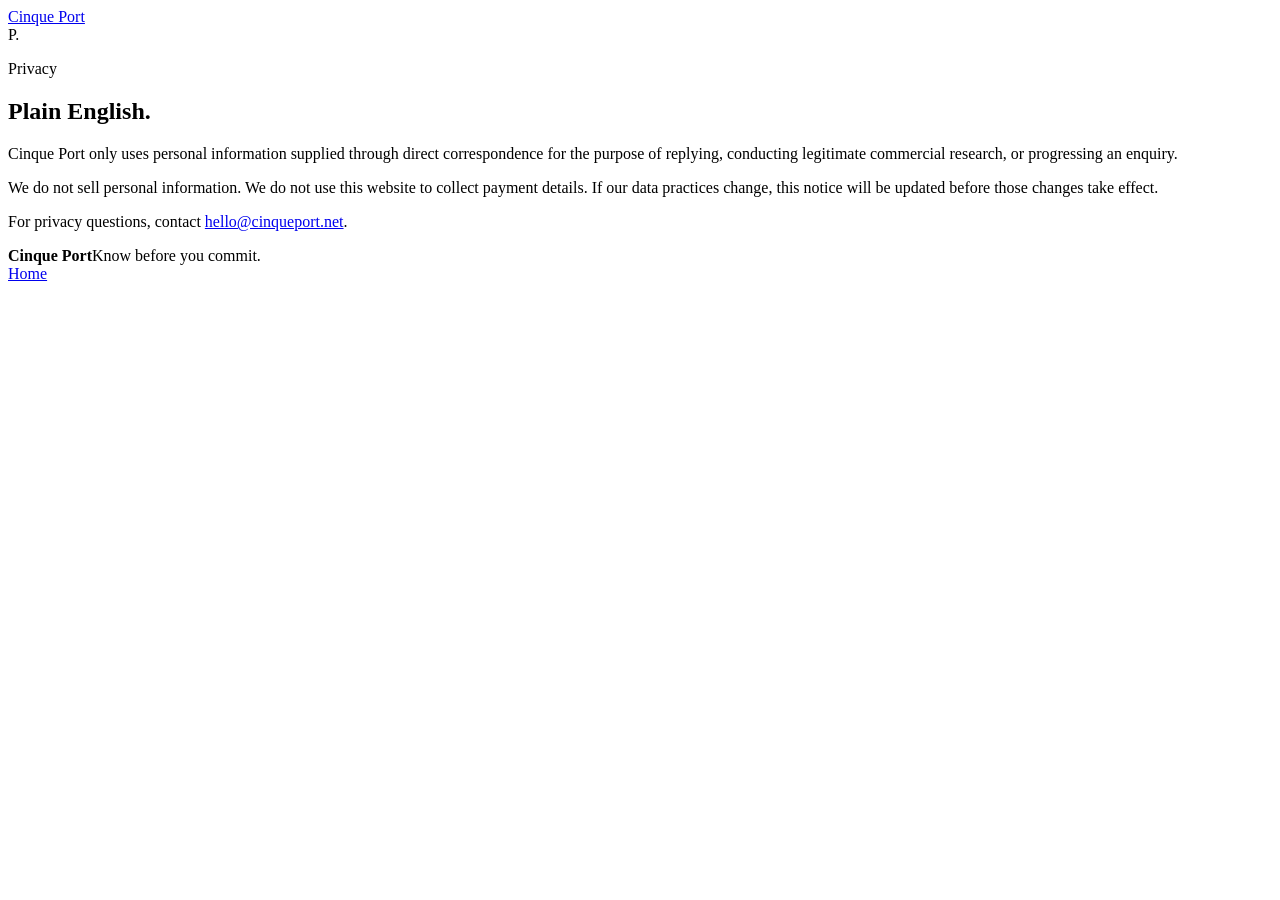
==== privacy.html @ 4e358536 "Launch Cinque Port website" ====
<!doctype html><html lang="en-GB"><head><meta charset="utf-8"/><meta name="viewport" content="width=device-width,initial-scale=1"/><title>Privacy — Cinque Port</title><link rel="stylesheet" href="styles.css"/></head><body><div class="page-frame" aria-hidden="true"></div><header class="site-header"><a class="brand" href="index.html"><span class="brand-name">Cinque Port</span></a></header><main><section class="section"><div class="section-number">P.</div><div class="section-heading"><p class="eyebrow">Privacy</p><h2>Plain English.</h2></div><div class="section-copy"><p>Cinque Port only uses personal information supplied through direct correspondence for the purpose of replying, conducting legitimate commercial research, or progressing an enquiry.</p><p>We do not sell personal information. We do not use this website to collect payment details. If our data practices change, this notice will be updated before those changes take effect.</p><p>For privacy questions, contact <a href="mailto:hello@cinqueport.net">hello@cinqueport.net</a>.</p></div></section></main><footer class="site-footer"><div><strong>Cinque Port</strong><span>Know before you commit.</span></div><div><a href="index.html">Home</a></div></footer></body></html>
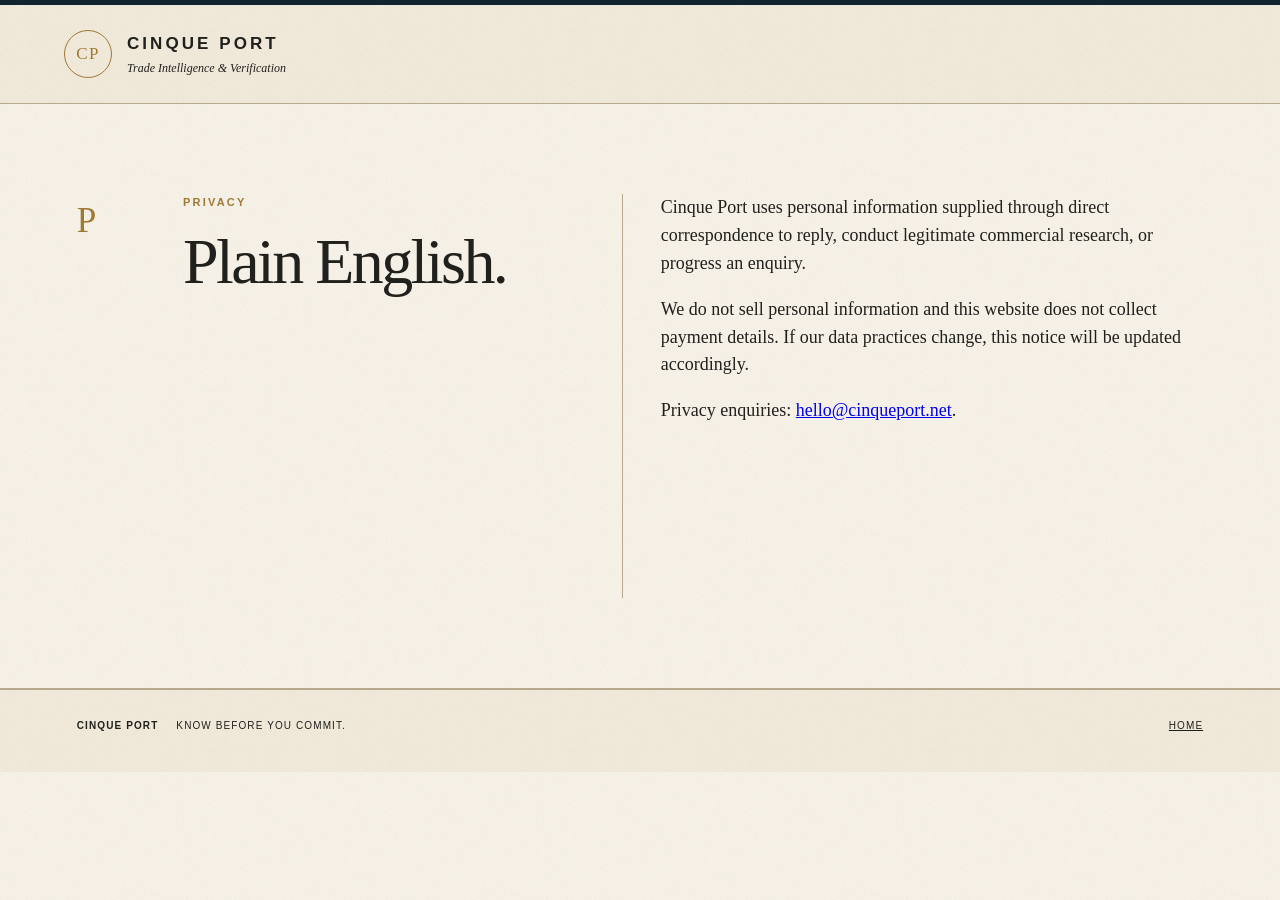
==== commit 2fabc118: "Align privacy page with Cinque Port v2 design" ====
--- a/privacy.html
+++ b/privacy.html
@@ -1 +1 @@
-<!doctype html><html lang="en-GB"><head><meta charset="utf-8"/><meta name="viewport" content="width=device-width,initial-scale=1"/><title>Privacy — Cinque Port</title><link rel="stylesheet" href="styles.css"/></head><body><div class="page-frame" aria-hidden="true"></div><header class="site-header"><a class="brand" href="index.html"><span class="brand-name">Cinque Port</span></a></header><main><section class="section"><div class="section-number">P.</div><div class="section-heading"><p class="eyebrow">Privacy</p><h2>Plain English.</h2></div><div class="section-copy"><p>Cinque Port only uses personal information supplied through direct correspondence for the purpose of replying, conducting legitimate commercial research, or progressing an enquiry.</p><p>We do not sell personal information. We do not use this website to collect payment details. If our data practices change, this notice will be updated before those changes take effect.</p><p>For privacy questions, contact <a href="mailto:hello@cinqueport.net">hello@cinqueport.net</a>.</p></div></section></main><footer class="site-footer"><div><strong>Cinque Port</strong><span>Know before you commit.</span></div><div><a href="index.html">Home</a></div></footer></body></html>+<!doctype html><html lang="en-GB"><head><meta charset="utf-8"><meta name="viewport" content="width=device-width,initial-scale=1"><title>Privacy — Cinque Port</title><link rel="stylesheet" href="styles.css"></head><body><header class="masthead"><a class="wordmark" href="index.html"><span class="seal">CP</span><span><b>CINQUE PORT</b><small>Trade Intelligence &amp; Verification</small></span></a></header><main><section class="purpose ruled" style="min-height:65vh"><div class="folio">P</div><div><p class="kicker">Privacy</p><h2>Plain English.</h2></div><div class="body-copy"><p>Cinque Port uses personal information supplied through direct correspondence to reply, conduct legitimate commercial research, or progress an enquiry.</p><p>We do not sell personal information and this website does not collect payment details. If our data practices change, this notice will be updated accordingly.</p><p>Privacy enquiries: <a href="mailto:hello@cinqueport.net">hello@cinqueport.net</a>.</p></div></section></main><footer><div><b>CINQUE PORT</b><span>Know before you commit.</span></div><div><a href="index.html">Home</a></div></footer></body></html>
--- a/styles.css
+++ b/styles.css
@@ -0,0 +1 @@
+:root{--navy:#122331;--deep:#0b1821;--ink:#20201d;--paper:#f1eadb;--cream:#f7f2e8;--gold:#a17a35;--rule:#b8aa8e;--serif:Georgia,"Times New Roman",serif;--sans:Arial,Helvetica,sans-serif}*{box-sizing:border-box}html{scroll-behavior:smooth}body{margin:0;background:var(--cream);color:var(--ink);font-family:var(--serif);line-height:1.55}body:after{content:"";position:fixed;inset:0;pointer-events:none;opacity:.07;background-image:url("data:image/svg+xml,%3Csvg xmlns='http://www.w3.org/2000/svg' width='180' height='180'%3E%3Cfilter id='n'%3E%3CfeTurbulence baseFrequency='.7' numOctaves='4' stitchTiles='stitch'/%3E%3C/filter%3E%3Crect width='100%25' height='100%25' filter='url(%23n)'/%3E%3C/svg%3E");mix-blend-mode:multiply}.masthead{height:104px;padding:0 clamp(24px,5vw,76px);display:flex;align-items:center;justify-content:space-between;border-top:5px solid var(--navy);border-bottom:1px solid var(--rule);background:var(--paper)}.wordmark{display:flex;align-items:center;gap:15px;color:inherit;text-decoration:none}.wordmark .seal{width:48px;height:48px;border:1px solid var(--gold);border-radius:50%;display:grid;place-items:center;font-size:17px;letter-spacing:.08em;color:var(--gold)}.wordmark b{display:block;font-family:var(--sans);font-size:17px;letter-spacing:.18em}.wordmark small{display:block;font-size:12px;font-style:italic;margin-top:2px}.masthead nav{display:flex;gap:28px}.masthead nav a{font-family:var(--sans);font-size:11px;text-transform:uppercase;letter-spacing:.14em;text-decoration:none;color:var(--ink)}.masthead nav a:hover{color:var(--gold)}.hero{min-height:650px;display:grid;grid-template-columns:minmax(440px,.9fr) minmax(450px,1.1fr);background:var(--paper);border-bottom:1px solid var(--rule)}.hero-copy{padding:clamp(70px,9vw,130px) 5vw 80px max(5vw,50px);align-self:center}.kicker{font-family:var(--sans);font-size:11px;font-weight:bold;letter-spacing:.2em;text-transform:uppercase;color:var(--gold);margin:0 0 20px}.hero h1{font-weight:400;font-size:clamp(66px,7.5vw,118px);line-height:.87;letter-spacing:-.055em;margin:0 0 32px}.standfirst{font-size:clamp(19px,1.7vw,25px);max-width:650px;line-height:1.45}.cta{display:inline-flex;gap:28px;margin-top:24px;padding:13px 0;border-top:1px solid var(--gold);border-bottom:1px solid var(--gold);font-family:var(--sans);font-size:11px;letter-spacing:.15em;text-transform:uppercase;color:inherit;text-decoration:none}.chart{position:relative;min-height:650px;background:var(--navy);overflow:hidden;color:#d6c39b;padding:35px}.chart svg{width:100%;height:100%;min-height:540px}.coast path{fill:none;stroke:#c7b78f;stroke-width:1.1;opacity:.55}.routes path{fill:none;stroke:#c49a4a;stroke-width:1.4;stroke-dasharray:5 6}.routes circle{fill:#c49a4a}.labels text{fill:#c7b78f;font-family:Georgia,serif;font-size:12px;letter-spacing:3px;opacity:.7}.compass circle,.compass path{fill:none;stroke:#c7b78f;stroke-width:1;opacity:.7}.compass text{fill:#c7b78f;font-size:12px}.chart-note{position:absolute;left:55px;bottom:45px;margin:0;padding-left:18px;border-left:1px solid var(--gold);font-size:15px;color:#e8ddc7}.ruled{border-bottom:1px solid var(--rule)}.purpose{display:grid;grid-template-columns:55px minmax(300px,.8fr) minmax(420px,1.2fr);gap:4vw;padding:90px 6vw;background:var(--cream)}.folio{font-size:35px;color:var(--gold)}h2{font-size:clamp(42px,5vw,72px);line-height:.98;font-weight:400;letter-spacing:-.04em;margin:0}.body-copy{font-size:18px;max-width:780px;border-left:1px solid var(--rule);padding-left:38px}.body-copy p:first-child{margin-top:0}.trail{display:grid;grid-template-columns:.75fr 1.25fr .75fr;gap:5vw;padding:90px 6vw;background:var(--deep);color:#f2eadc;border-bottom:4px double #776746}.trail-title h2{font-size:clamp(54px,5.5vw,82px)}.trail-title>p:last-child{font-size:17px;color:#d2c6b0}.questions{border-top:1px solid #6e675b}.questions div{display:grid;grid-template-columns:150px 1fr;gap:25px;padding:18px 0;border-bottom:1px solid #514d45}.questions span{font-family:var(--sans);font-size:10px;letter-spacing:.14em;text-transform:uppercase;color:#c49a4a}.questions strong{font-size:18px;font-weight:400}.trail-note{border:1px solid #6e675b;padding:28px;align-self:start}.trail-note>p:first-child{font-family:var(--sans);text-transform:uppercase;letter-spacing:.16em;font-size:10px;color:#c49a4a}.small{font-size:13px;opacity:.75}.principles{display:grid;grid-template-columns:55px .7fr 1.3fr;gap:4vw;padding:90px 6vw;background:var(--paper)}.principle-grid{display:grid;grid-template-columns:1fr 1fr;border-top:1px solid var(--rule)}.principle-grid article{padding:25px 30px 30px 0;border-bottom:1px solid var(--rule);min-height:180px}.principle-grid article:nth-child(odd){border-right:1px solid var(--rule)}.principle-grid article:nth-child(even){padding-left:30px}.principle-grid b{font-family:var(--sans);font-size:10px;letter-spacing:.15em;color:var(--gold)}.principle-grid h3{font-size:24px;font-weight:400;margin:10px 0}.principle-grid p{margin:0;font-size:15px}.contact{display:grid;grid-template-columns:1fr 1fr;gap:8vw;padding:90px 6vw;background:var(--cream)}.contact-copy{border-left:1px solid var(--gold);padding-left:40px;align-self:center}.contact-copy>a{display:block;color:var(--ink);text-decoration:none;font-size:clamp(24px,2.5vw,36px);line-height:1.5}.contact-copy>a:hover{color:var(--gold)}footer{padding:28px 6vw 38px;border-top:1px solid var(--rule);display:flex;justify-content:space-between;font-family:var(--sans);font-size:10px;letter-spacing:.11em;text-transform:uppercase;background:var(--paper)}footer div{display:flex;gap:18px}footer a{color:inherit}@media(max-width:900px){.masthead nav{display:none}.hero{grid-template-columns:1fr}.chart{min-height:480px}.chart svg{min-height:400px}.purpose,.principles{grid-template-columns:45px 1fr}.body-copy,.principle-grid{grid-column:2}.trail{grid-template-columns:1fr}.trail-note{max-width:600px}.contact{grid-template-columns:1fr}}@media(max-width:600px){.masthead{height:88px}.wordmark small{display:none}.hero{min-height:auto}.hero-copy{padding:70px 25px}.hero h1{font-size:62px}.chart{min-height:390px;padding:10px}.chart svg{min-height:350px}.chart-note{left:28px;bottom:25px}.purpose,.principles{grid-template-columns:1fr;padding:65px 25px}.folio{font-size:22px}.body-copy,.principle-grid{grid-column:1;border-left:0;padding-left:0}.trail{padding:65px 25px}.questions div{grid-template-columns:1fr;gap:5px}.principle-grid{grid-template-columns:1fr}.principle-grid article,.principle-grid article:nth-child(odd),.principle-grid article:nth-child(even){border-right:0;padding-left:0}.contact{padding:65px 25px}.contact-copy{padding-left:22px}.contact-copy>a{font-size:22px}footer{flex-direction:column;gap:18px}}
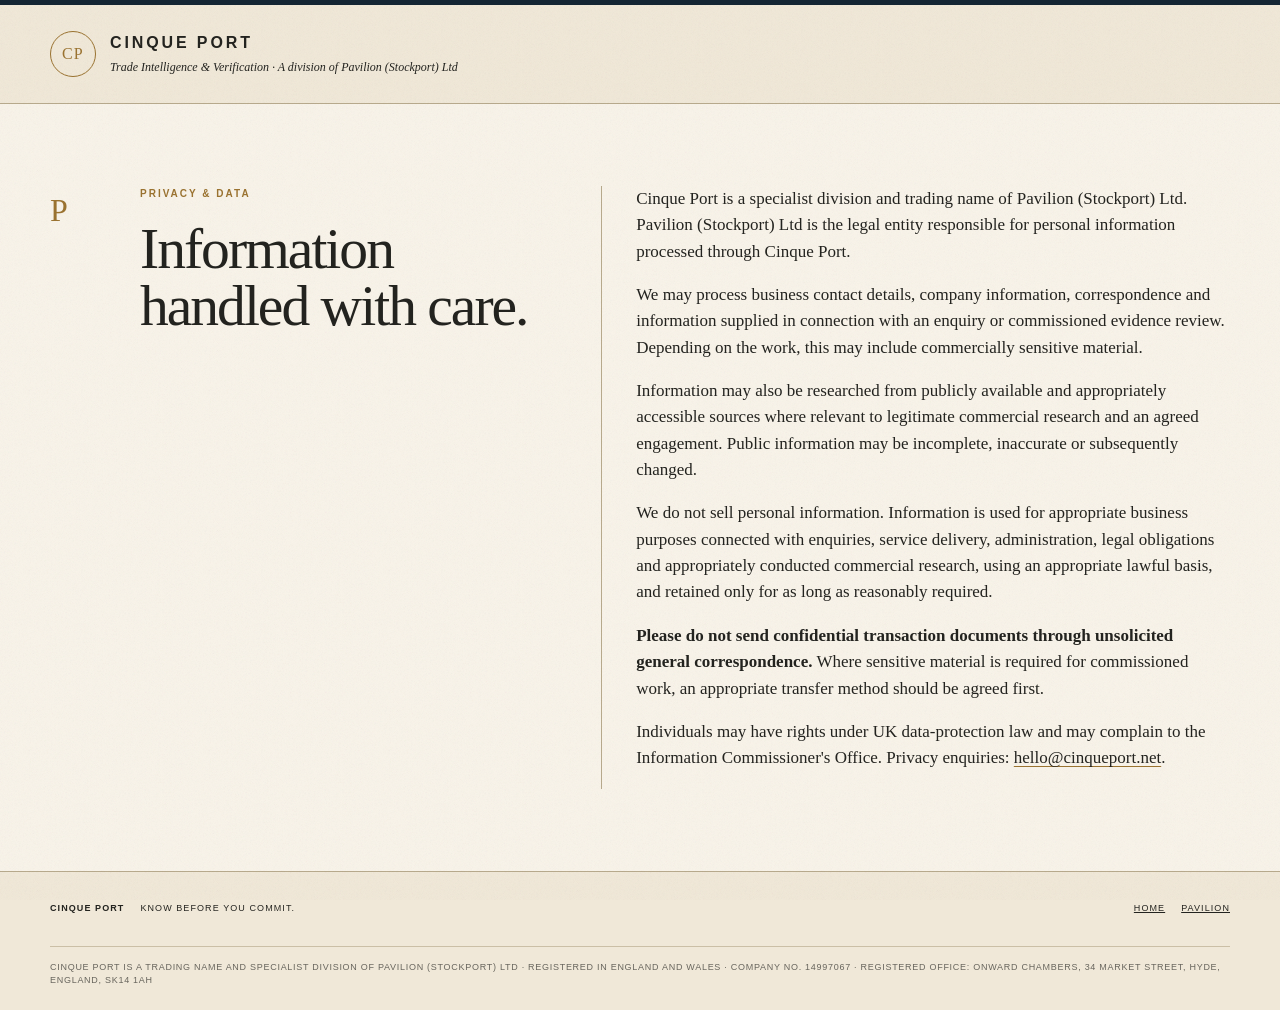
==== commit 715553cf: "Align Cinque Port privacy notice with Pavilion legal entity" ====
--- a/privacy.html
+++ b/privacy.html
@@ -1 +1 @@
-<!doctype html><html lang="en-GB"><head><meta charset="utf-8"><meta name="viewport" content="width=device-width,initial-scale=1"><title>Privacy — Cinque Port</title><link rel="stylesheet" href="styles.css"></head><body><header class="masthead"><a class="wordmark" href="index.html"><span class="seal">CP</span><span><b>CINQUE PORT</b><small>Trade Intelligence &amp; Verification</small></span></a></header><main><section class="purpose ruled" style="min-height:65vh"><div class="folio">P</div><div><p class="kicker">Privacy</p><h2>Plain English.</h2></div><div class="body-copy"><p>Cinque Port uses personal information supplied through direct correspondence to reply, conduct legitimate commercial research, or progress an enquiry.</p><p>We do not sell personal information and this website does not collect payment details. If our data practices change, this notice will be updated accordingly.</p><p>Privacy enquiries: <a href="mailto:hello@cinqueport.net">hello@cinqueport.net</a>.</p></div></section></main><footer><div><b>CINQUE PORT</b><span>Know before you commit.</span></div><div><a href="index.html">Home</a></div></footer></body></html>+<!doctype html><html lang="en-GB"><head><meta charset="utf-8"><meta name="viewport" content="width=device-width,initial-scale=1"><meta name="description" content="Privacy information for Cinque Port, a division of Pavilion (Stockport) Ltd."><title>Privacy — Cinque Port</title><link rel="stylesheet" href="styles.css?v=4"></head><body><header class="masthead"><div class="shell masthead-inner"><a class="wordmark" href="index.html"><span class="seal">CP</span><span><b>CINQUE PORT</b><small>Trade Intelligence &amp; Verification · A division of Pavilion (Stockport) Ltd</small></span></a></div></header><main><section class="light-section" style="min-height:65vh"><div class="shell section-grid"><div class="folio">P</div><div class="section-title"><p class="kicker">Privacy &amp; data</p><h2>Information handled with care.</h2></div><div class="section-copy"><p>Cinque Port is a specialist division and trading name of Pavilion (Stockport) Ltd. Pavilion (Stockport) Ltd is the legal entity responsible for personal information processed through Cinque Port.</p><p>We may process business contact details, company information, correspondence and information supplied in connection with an enquiry or commissioned evidence review. Depending on the work, this may include commercially sensitive material.</p><p>Information may also be researched from publicly available and appropriately accessible sources where relevant to legitimate commercial research and an agreed engagement. Public information may be incomplete, inaccurate or subsequently changed.</p><p>We do not sell personal information. Information is used for appropriate business purposes connected with enquiries, service delivery, administration, legal obligations and appropriately conducted commercial research, using an appropriate lawful basis, and retained only for as long as reasonably required.</p><p><strong>Please do not send confidential transaction documents through unsolicited general correspondence.</strong> Where sensitive material is required for commissioned work, an appropriate transfer method should be agreed first.</p><p>Individuals may have rights under UK data-protection law and may complain to the Information Commissioner's Office. Privacy enquiries: <a href="mailto:hello@cinqueport.net">hello@cinqueport.net</a>.</p></div></div></section></main><footer><div class="shell footer-inner"><div><b>CINQUE PORT</b><span>Know before you commit.</span></div><div><a href="index.html">Home</a><a href="https://pspt.ltd/" rel="noopener">Pavilion</a></div></div><div class="shell corporate-note">Cinque Port is a trading name and specialist division of Pavilion (Stockport) Ltd · Registered in England and Wales · Company No. 14997067 · Registered office: Onward Chambers, 34 Market Street, Hyde, England, SK14 1AH</div></footer></body></html>
--- a/styles.css
+++ b/styles.css
@@ -1 +1,18 @@
-:root{--navy:#122331;--deep:#0b1821;--ink:#20201d;--paper:#f1eadb;--cream:#f7f2e8;--gold:#a17a35;--rule:#b8aa8e;--serif:Georgia,"Times New Roman",serif;--sans:Arial,Helvetica,sans-serif}*{box-sizing:border-box}html{scroll-behavior:smooth}body{margin:0;background:var(--cream);color:var(--ink);font-family:var(--serif);line-height:1.55}body:after{content:"";position:fixed;inset:0;pointer-events:none;opacity:.07;background-image:url("data:image/svg+xml,%3Csvg xmlns='http://www.w3.org/2000/svg' width='180' height='180'%3E%3Cfilter id='n'%3E%3CfeTurbulence baseFrequency='.7' numOctaves='4' stitchTiles='stitch'/%3E%3C/filter%3E%3Crect width='100%25' height='100%25' filter='url(%23n)'/%3E%3C/svg%3E");mix-blend-mode:multiply}.masthead{height:104px;padding:0 clamp(24px,5vw,76px);display:flex;align-items:center;justify-content:space-between;border-top:5px solid var(--navy);border-bottom:1px solid var(--rule);background:var(--paper)}.wordmark{display:flex;align-items:center;gap:15px;color:inherit;text-decoration:none}.wordmark .seal{width:48px;height:48px;border:1px solid var(--gold);border-radius:50%;display:grid;place-items:center;font-size:17px;letter-spacing:.08em;color:var(--gold)}.wordmark b{display:block;font-family:var(--sans);font-size:17px;letter-spacing:.18em}.wordmark small{display:block;font-size:12px;font-style:italic;margin-top:2px}.masthead nav{display:flex;gap:28px}.masthead nav a{font-family:var(--sans);font-size:11px;text-transform:uppercase;letter-spacing:.14em;text-decoration:none;color:var(--ink)}.masthead nav a:hover{color:var(--gold)}.hero{min-height:650px;display:grid;grid-template-columns:minmax(440px,.9fr) minmax(450px,1.1fr);background:var(--paper);border-bottom:1px solid var(--rule)}.hero-copy{padding:clamp(70px,9vw,130px) 5vw 80px max(5vw,50px);align-self:center}.kicker{font-family:var(--sans);font-size:11px;font-weight:bold;letter-spacing:.2em;text-transform:uppercase;color:var(--gold);margin:0 0 20px}.hero h1{font-weight:400;font-size:clamp(66px,7.5vw,118px);line-height:.87;letter-spacing:-.055em;margin:0 0 32px}.standfirst{font-size:clamp(19px,1.7vw,25px);max-width:650px;line-height:1.45}.cta{display:inline-flex;gap:28px;margin-top:24px;padding:13px 0;border-top:1px solid var(--gold);border-bottom:1px solid var(--gold);font-family:var(--sans);font-size:11px;letter-spacing:.15em;text-transform:uppercase;color:inherit;text-decoration:none}.chart{position:relative;min-height:650px;background:var(--navy);overflow:hidden;color:#d6c39b;padding:35px}.chart svg{width:100%;height:100%;min-height:540px}.coast path{fill:none;stroke:#c7b78f;stroke-width:1.1;opacity:.55}.routes path{fill:none;stroke:#c49a4a;stroke-width:1.4;stroke-dasharray:5 6}.routes circle{fill:#c49a4a}.labels text{fill:#c7b78f;font-family:Georgia,serif;font-size:12px;letter-spacing:3px;opacity:.7}.compass circle,.compass path{fill:none;stroke:#c7b78f;stroke-width:1;opacity:.7}.compass text{fill:#c7b78f;font-size:12px}.chart-note{position:absolute;left:55px;bottom:45px;margin:0;padding-left:18px;border-left:1px solid var(--gold);font-size:15px;color:#e8ddc7}.ruled{border-bottom:1px solid var(--rule)}.purpose{display:grid;grid-template-columns:55px minmax(300px,.8fr) minmax(420px,1.2fr);gap:4vw;padding:90px 6vw;background:var(--cream)}.folio{font-size:35px;color:var(--gold)}h2{font-size:clamp(42px,5vw,72px);line-height:.98;font-weight:400;letter-spacing:-.04em;margin:0}.body-copy{font-size:18px;max-width:780px;border-left:1px solid var(--rule);padding-left:38px}.body-copy p:first-child{margin-top:0}.trail{display:grid;grid-template-columns:.75fr 1.25fr .75fr;gap:5vw;padding:90px 6vw;background:var(--deep);color:#f2eadc;border-bottom:4px double #776746}.trail-title h2{font-size:clamp(54px,5.5vw,82px)}.trail-title>p:last-child{font-size:17px;color:#d2c6b0}.questions{border-top:1px solid #6e675b}.questions div{display:grid;grid-template-columns:150px 1fr;gap:25px;padding:18px 0;border-bottom:1px solid #514d45}.questions span{font-family:var(--sans);font-size:10px;letter-spacing:.14em;text-transform:uppercase;color:#c49a4a}.questions strong{font-size:18px;font-weight:400}.trail-note{border:1px solid #6e675b;padding:28px;align-self:start}.trail-note>p:first-child{font-family:var(--sans);text-transform:uppercase;letter-spacing:.16em;font-size:10px;color:#c49a4a}.small{font-size:13px;opacity:.75}.principles{display:grid;grid-template-columns:55px .7fr 1.3fr;gap:4vw;padding:90px 6vw;background:var(--paper)}.principle-grid{display:grid;grid-template-columns:1fr 1fr;border-top:1px solid var(--rule)}.principle-grid article{padding:25px 30px 30px 0;border-bottom:1px solid var(--rule);min-height:180px}.principle-grid article:nth-child(odd){border-right:1px solid var(--rule)}.principle-grid article:nth-child(even){padding-left:30px}.principle-grid b{font-family:var(--sans);font-size:10px;letter-spacing:.15em;color:var(--gold)}.principle-grid h3{font-size:24px;font-weight:400;margin:10px 0}.principle-grid p{margin:0;font-size:15px}.contact{display:grid;grid-template-columns:1fr 1fr;gap:8vw;padding:90px 6vw;background:var(--cream)}.contact-copy{border-left:1px solid var(--gold);padding-left:40px;align-self:center}.contact-copy>a{display:block;color:var(--ink);text-decoration:none;font-size:clamp(24px,2.5vw,36px);line-height:1.5}.contact-copy>a:hover{color:var(--gold)}footer{padding:28px 6vw 38px;border-top:1px solid var(--rule);display:flex;justify-content:space-between;font-family:var(--sans);font-size:10px;letter-spacing:.11em;text-transform:uppercase;background:var(--paper)}footer div{display:flex;gap:18px}footer a{color:inherit}@media(max-width:900px){.masthead nav{display:none}.hero{grid-template-columns:1fr}.chart{min-height:480px}.chart svg{min-height:400px}.purpose,.principles{grid-template-columns:45px 1fr}.body-copy,.principle-grid{grid-column:2}.trail{grid-template-columns:1fr}.trail-note{max-width:600px}.contact{grid-template-columns:1fr}}@media(max-width:600px){.masthead{height:88px}.wordmark small{display:none}.hero{min-height:auto}.hero-copy{padding:70px 25px}.hero h1{font-size:62px}.chart{min-height:390px;padding:10px}.chart svg{min-height:350px}.chart-note{left:28px;bottom:25px}.purpose,.principles{grid-template-columns:1fr;padding:65px 25px}.folio{font-size:22px}.body-copy,.principle-grid{grid-column:1;border-left:0;padding-left:0}.trail{padding:65px 25px}.questions div{grid-template-columns:1fr;gap:5px}.principle-grid{grid-template-columns:1fr}.principle-grid article,.principle-grid article:nth-child(odd),.principle-grid article:nth-child(even){border-right:0;padding-left:0}.contact{padding:65px 25px}.contact-copy{padding-left:22px}.contact-copy>a{font-size:22px}footer{flex-direction:column;gap:18px}}+:root{--navy:#142533;--deep:#0d1a23;--ink:#23231f;--paper:#f0e8d8;--cream:#f8f3e9;--gold:#9b7330;--rule:#b8aa8d;--serif:Georgia,"Times New Roman",serif;--sans:Arial,Helvetica,sans-serif}
+*{box-sizing:border-box}html{scroll-behavior:smooth}body{margin:0;color:var(--ink);background:var(--cream);font-family:var(--serif);line-height:1.55}
+body:after{content:"";position:fixed;inset:0;pointer-events:none;opacity:.055;background-image:url("data:image/svg+xml,%3Csvg xmlns='http://www.w3.org/2000/svg' width='180' height='180'%3E%3Cfilter id='n'%3E%3CfeTurbulence baseFrequency='.72' numOctaves='4' stitchTiles='stitch'/%3E%3C/filter%3E%3Crect width='100%25' height='100%25' filter='url(%23n)'/%3E%3C/svg%3E");mix-blend-mode:multiply}
+.shell{width:min(1180px,calc(100% - 48px));margin:0 auto}
+.masthead{background:var(--paper);border-top:5px solid var(--navy);border-bottom:1px solid var(--rule)}
+.masthead-inner{min-height:98px;display:flex;align-items:center;justify-content:space-between;gap:30px}
+.wordmark{display:flex;align-items:center;gap:14px;color:inherit;text-decoration:none}.seal{width:46px;height:46px;border:1px solid var(--gold);border-radius:50%;display:grid;place-items:center;color:var(--gold);font-size:16px;letter-spacing:.08em}.wordmark b{display:block;font-family:var(--sans);font-size:16px;letter-spacing:.18em}.wordmark small{display:block;font-size:12px;font-style:italic;margin-top:2px}
+nav{display:flex;gap:26px;flex-wrap:wrap}nav a{font-family:var(--sans);font-size:10px;letter-spacing:.15em;text-transform:uppercase;text-decoration:none;color:inherit}nav a:hover{color:var(--gold)}
+.hero{background:var(--paper);border-bottom:1px solid var(--rule)}.hero-grid{display:grid;grid-template-columns:minmax(0,1fr) minmax(0,.92fr);min-height:620px}.hero-copy{padding:88px 64px 78px 0;align-self:center}.kicker{margin:0 0 18px;font-family:var(--sans);font-size:10px;font-weight:700;letter-spacing:.2em;text-transform:uppercase;color:var(--gold)}
+h1,h2,h3{font-weight:400;margin:0}h1{font-size:clamp(60px,6.7vw,104px);line-height:.9;letter-spacing:-.05em;margin-bottom:28px}.standfirst{max-width:620px;font-size:clamp(18px,1.6vw,23px);line-height:1.45}.cta{display:inline-flex;gap:24px;margin-top:22px;padding:12px 0;border-top:1px solid var(--gold);border-bottom:1px solid var(--gold);font-family:var(--sans);font-size:10px;letter-spacing:.15em;text-transform:uppercase;color:inherit;text-decoration:none}
+.chart{position:relative;min-width:0;background:var(--navy);color:#d4c29b;overflow:hidden;padding:30px}.chart svg{display:block;width:100%;height:100%;min-height:520px}.coast path{fill:none;stroke:#c7b78f;stroke-width:1.1;opacity:.55}.routes path{fill:none;stroke:#c49a4a;stroke-width:1.4;stroke-dasharray:5 6}.routes circle{fill:#c49a4a}.labels text{fill:#c7b78f;font-family:Georgia,serif;font-size:12px;letter-spacing:3px;opacity:.72}.compass circle,.compass path{fill:none;stroke:#c7b78f;stroke-width:1;opacity:.7}.compass text{fill:#c7b78f;font-size:12px}.chart-note{position:absolute;left:48px;bottom:38px;margin:0;padding-left:16px;border-left:1px solid var(--gold);font-size:14px;color:#e9dfcb}
+.light-section{padding:82px 0;background:var(--cream);border-bottom:1px solid var(--rule)}.light-section.alt{background:var(--paper)}.section-grid{display:grid;grid-template-columns:48px minmax(260px,.8fr) minmax(0,1.2fr);gap:42px;align-items:start}.folio{font-size:32px;color:var(--gold)}.section-title h2,.contact-layout h2{font-size:clamp(40px,4.5vw,64px);line-height:1;letter-spacing:-.035em}.section-copy{min-width:0;border-left:1px solid var(--rule);padding-left:34px;font-size:17px;max-width:740px}.section-copy p:first-child{margin-top:0}
+.dark-section{padding:84px 0 26px;background:var(--deep);color:#f1eadb;border-bottom:4px double #6e624c}.trail-layout{display:grid;grid-template-columns:minmax(0,.9fr) minmax(0,1.35fr);gap:70px;align-items:start}.trail-intro{min-width:0}.trail-intro h2{font-size:clamp(46px,5vw,72px);line-height:.98;letter-spacing:-.035em}.lead{font-size:20px;color:#ddd0b9;max-width:420px}.small-note{font-size:13px;opacity:.74;max-width:520px}.questions{min-width:0;border-top:1px solid #655d52}.questions>div{display:grid;grid-template-columns:155px minmax(0,1fr);gap:24px;align-items:start;padding:16px 0;border-bottom:1px solid #4b4740}.questions span{font-family:var(--sans);font-size:10px;letter-spacing:.14em;text-transform:uppercase;color:#c79d4e}.questions strong{font-size:18px;font-weight:400;line-height:1.35}.legal-note{margin-top:44px;padding:20px 0;border-top:1px solid #4b4740;font-size:12px;opacity:.62}
+.principles-layout{display:grid;grid-template-columns:minmax(280px,.75fr) minmax(0,1.25fr);gap:70px;align-items:start}.principle-grid{min-width:0;display:grid;grid-template-columns:1fr 1fr;border-top:1px solid var(--rule)}.principle-grid article{min-width:0;padding:24px 26px 26px 0;border-bottom:1px solid var(--rule);min-height:165px}.principle-grid article:nth-child(odd){border-right:1px solid var(--rule)}.principle-grid article:nth-child(even){padding-left:26px}.principle-grid b{font-family:var(--sans);font-size:10px;letter-spacing:.14em;color:var(--gold)}.principle-grid h3{font-size:22px;margin:8px 0}.principle-grid p{font-size:15px;margin:0}
+.contact-section{padding:82px 0;background:var(--cream);border-bottom:1px solid var(--rule)}.contact-layout{display:grid;grid-template-columns:minmax(0,.9fr) minmax(0,1.1fr);gap:70px;align-items:center}.contact-copy{min-width:0;border-left:1px solid var(--gold);padding-left:34px}.contact-copy>a{display:block;color:inherit;text-decoration:none;font-size:clamp(24px,2.4vw,34px);line-height:1.5;overflow-wrap:anywhere}.contact-copy>a:hover{color:var(--gold)}
+footer{background:var(--paper)}.section-copy a{color:inherit;text-decoration-color:var(--gold);text-underline-offset:3px}.footer-inner{min-height:74px;display:flex;align-items:center;justify-content:space-between;gap:24px;font-family:var(--sans);font-size:9px;letter-spacing:.12em;text-transform:uppercase}.footer-inner>div{display:flex;gap:16px;flex-wrap:wrap}.footer-inner a{color:inherit}.corporate-note{padding:0 0 22px;font-family:var(--sans);font-size:9px;line-height:1.55;letter-spacing:.08em;text-transform:uppercase;opacity:.66;border-top:1px solid var(--rule);padding-top:14px}
+@media(max-width:900px){.shell{width:min(100% - 36px,760px)}nav{display:none}.hero-grid{grid-template-columns:1fr}.hero-copy{padding:70px 0 60px}.chart{min-height:430px}.chart svg{min-height:380px}.section-grid{grid-template-columns:36px 1fr}.section-copy{grid-column:2}.trail-layout,.principles-layout,.contact-layout{grid-template-columns:1fr;gap:44px}.trail-intro{max-width:620px}.principle-grid{grid-template-columns:1fr 1fr}}
+@media(max-width:600px){.masthead-inner{min-height:84px}.wordmark small{display:none}.seal{width:40px;height:40px}.hero-copy{padding:58px 0 48px}h1{font-size:58px}.chart{min-height:340px;padding:8px}.chart svg{min-height:320px}.chart-note{left:22px;bottom:20px;font-size:12px}.light-section,.dark-section,.contact-section{padding:58px 0}.section-grid{grid-template-columns:1fr;gap:18px}.folio{font-size:20px}.section-copy{grid-column:1;border-left:0;padding-left:0}.questions>div{grid-template-columns:1fr;gap:4px}.principle-grid{grid-template-columns:1fr}.principle-grid article,.principle-grid article:nth-child(odd),.principle-grid article:nth-child(even){border-right:0;padding-left:0}.contact-copy{padding-left:20px}.footer-inner{padding:18px 0;flex-direction:column;align-items:flex-start}}
